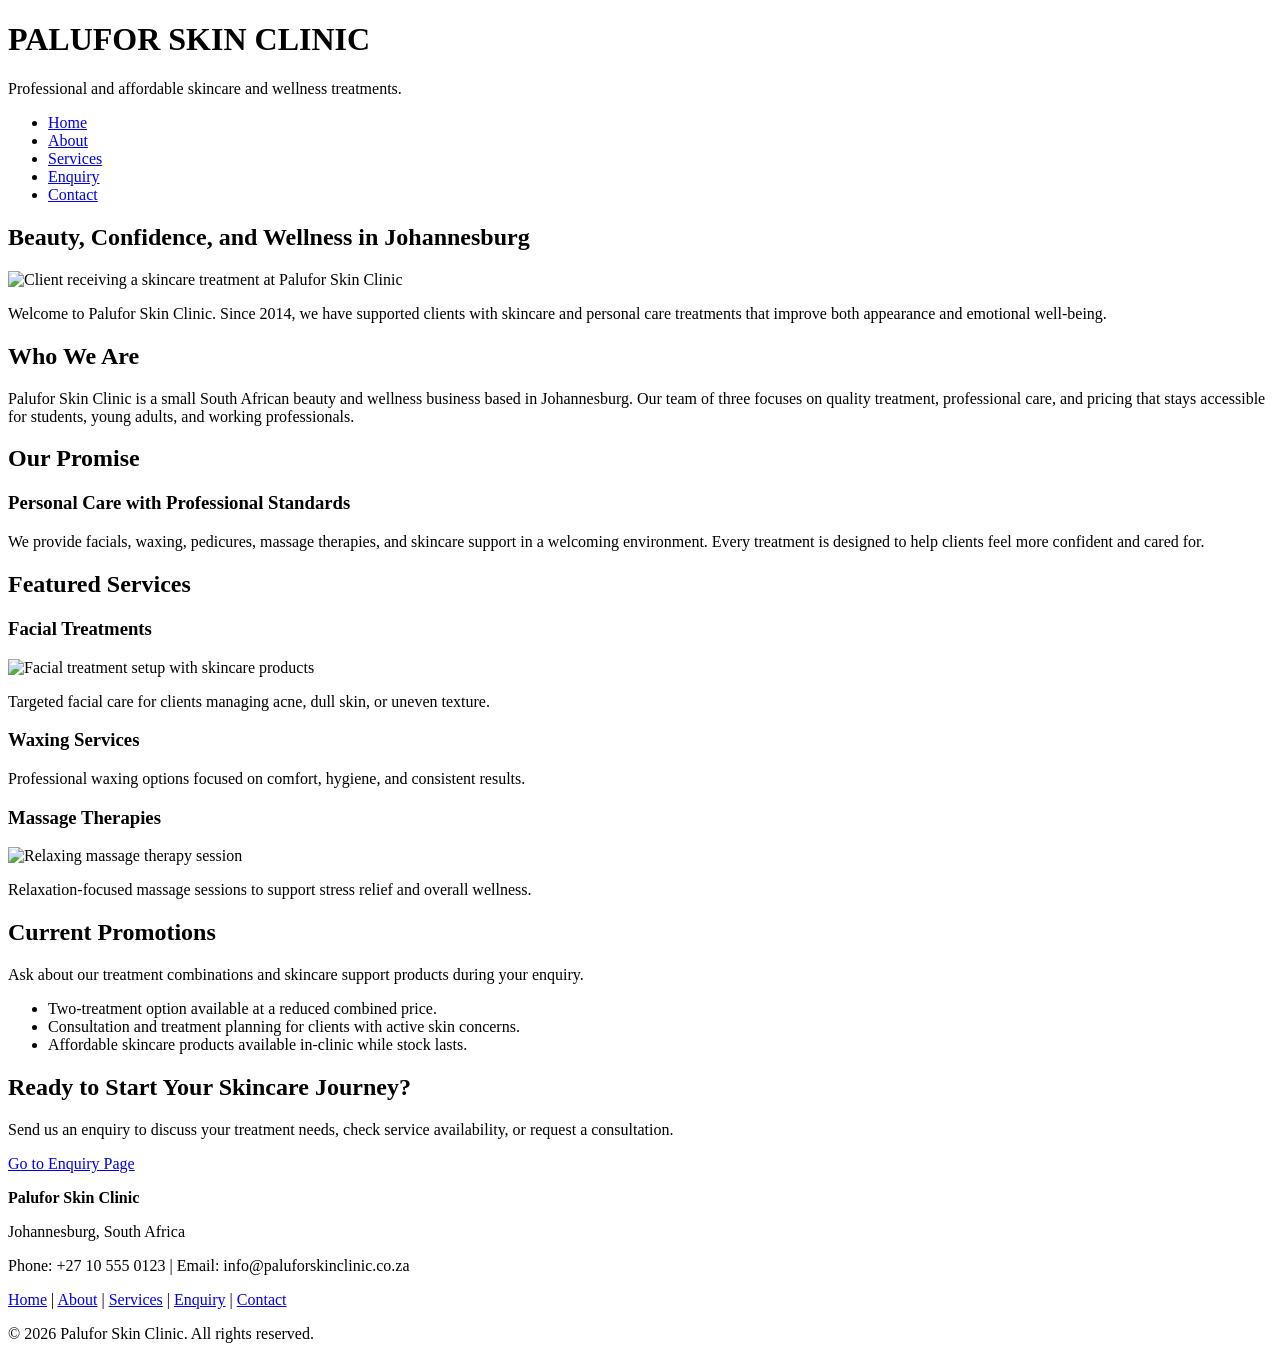
==== index.html @ f5eeb984 "first commit" ====
<!doctype html>
<html lang="en">
  <head>
    <meta charset="UTF-8" />
    <meta name="viewport" content="width=device-width, initial-scale=1.0" />
    <title>Palufor Skin Clinic | Home</title>
    <link rel="stylesheet" href="css/style.css" />
  </head>
  <body>
    <!-- Site header with clinic identity and global navigation -->
    <header>
      <h1>PALUFOR SKIN CLINIC</h1>
      <p>Professional and affordable skincare and wellness treatments.</p>

      <nav aria-label="Main navigation">
        <ul>
          <li><a href="index.html">Home</a></li>
          <li><a href="about.html">About</a></li>
          <li><a href="services.html">Services</a></li>
          <li><a href="enquiry.html">Enquiry</a></li>
          <li><a href="contact.html">Contact</a></li>
        </ul>
      </nav>
    </header>

    <main>
      <!-- Hero section introducing the clinic -->
      <section>
        <h2>Beauty, Confidence, and Wellness in Johannesburg</h2>
        <img src="images/hero.jpg" alt="Client receiving a skincare treatment at Palufor Skin Clinic" />
        <p>
          Welcome to Palufor Skin Clinic. Since 2014, we have supported clients with skincare and personal care
          treatments that improve both appearance and emotional well-being.
        </p>
      </section>

      <!-- Short clinic introduction -->
      <section>
        <h2>Who We Are</h2>
        <p>
          Palufor Skin Clinic is a small South African beauty and wellness business based in Johannesburg. Our team
          of three focuses on quality treatment, professional care, and pricing that stays accessible for students,
          young adults, and working professionals.
        </p>
      </section>

      <!-- Promise and value-focused section -->
      <section>
        <h2>Our Promise</h2>
        <article>
          <h3>Personal Care with Professional Standards</h3>
          <p>
            We provide facials, waxing, pedicures, massage therapies, and skincare support in a welcoming environment.
            Every treatment is designed to help clients feel more confident and cared for.
          </p>
        </article>
      </section>

      <!-- Featured service highlights -->
      <section>
        <h2>Featured Services</h2>
        <article>
          <h3>Facial Treatments</h3>
          <img src="images/facial-treatment.jpg" alt="Facial treatment setup with skincare products" />
          <p>Targeted facial care for clients managing acne, dull skin, or uneven texture.</p>
        </article>

        <article>
          <h3>Waxing Services</h3>
          <p>Professional waxing options focused on comfort, hygiene, and consistent results.</p>
        </article>

        <article>
          <h3>Massage Therapies</h3>
          <img src="images/massage.jpg" alt="Relaxing massage therapy session" />
          <p>Relaxation-focused massage sessions to support stress relief and overall wellness.</p>
        </article>
      </section>

      <!-- Promotions and offers section -->
      <section>
        <h2>Current Promotions</h2>
        <p>Ask about our treatment combinations and skincare support products during your enquiry.</p>
        <ul>
          <li>Two-treatment option available at a reduced combined price.</li>
          <li>Consultation and treatment planning for clients with active skin concerns.</li>
          <li>Affordable skincare products available in-clinic while stock lasts.</li>
        </ul>
      </section>

      <!-- Call-to-action section -->
      <section>
        <h2>Ready to Start Your Skincare Journey?</h2>
        <p>
          Send us an enquiry to discuss your treatment needs, check service availability, or request a consultation.
        </p>
        <p><a href="enquiry.html">Go to Enquiry Page</a></p>
      </section>
    </main>

    <!-- Footer with quick contact details and quick links -->
    <footer>
      <p><strong>Palufor Skin Clinic</strong></p>
      <p>Johannesburg, South Africa</p>
      <p>Phone: +27 10 555 0123 | Email: info@paluforskinclinic.co.za</p>
      <p>
        <a href="index.html">Home</a> |
        <a href="about.html">About</a> |
        <a href="services.html">Services</a> |
        <a href="enquiry.html">Enquiry</a> |
        <a href="contact.html">Contact</a>
      </p>
      <p>&copy; 2026 Palufor Skin Clinic. All rights reserved.</p>
    </footer>

    <script src="js/script.js"></script>
  </body>
</html>
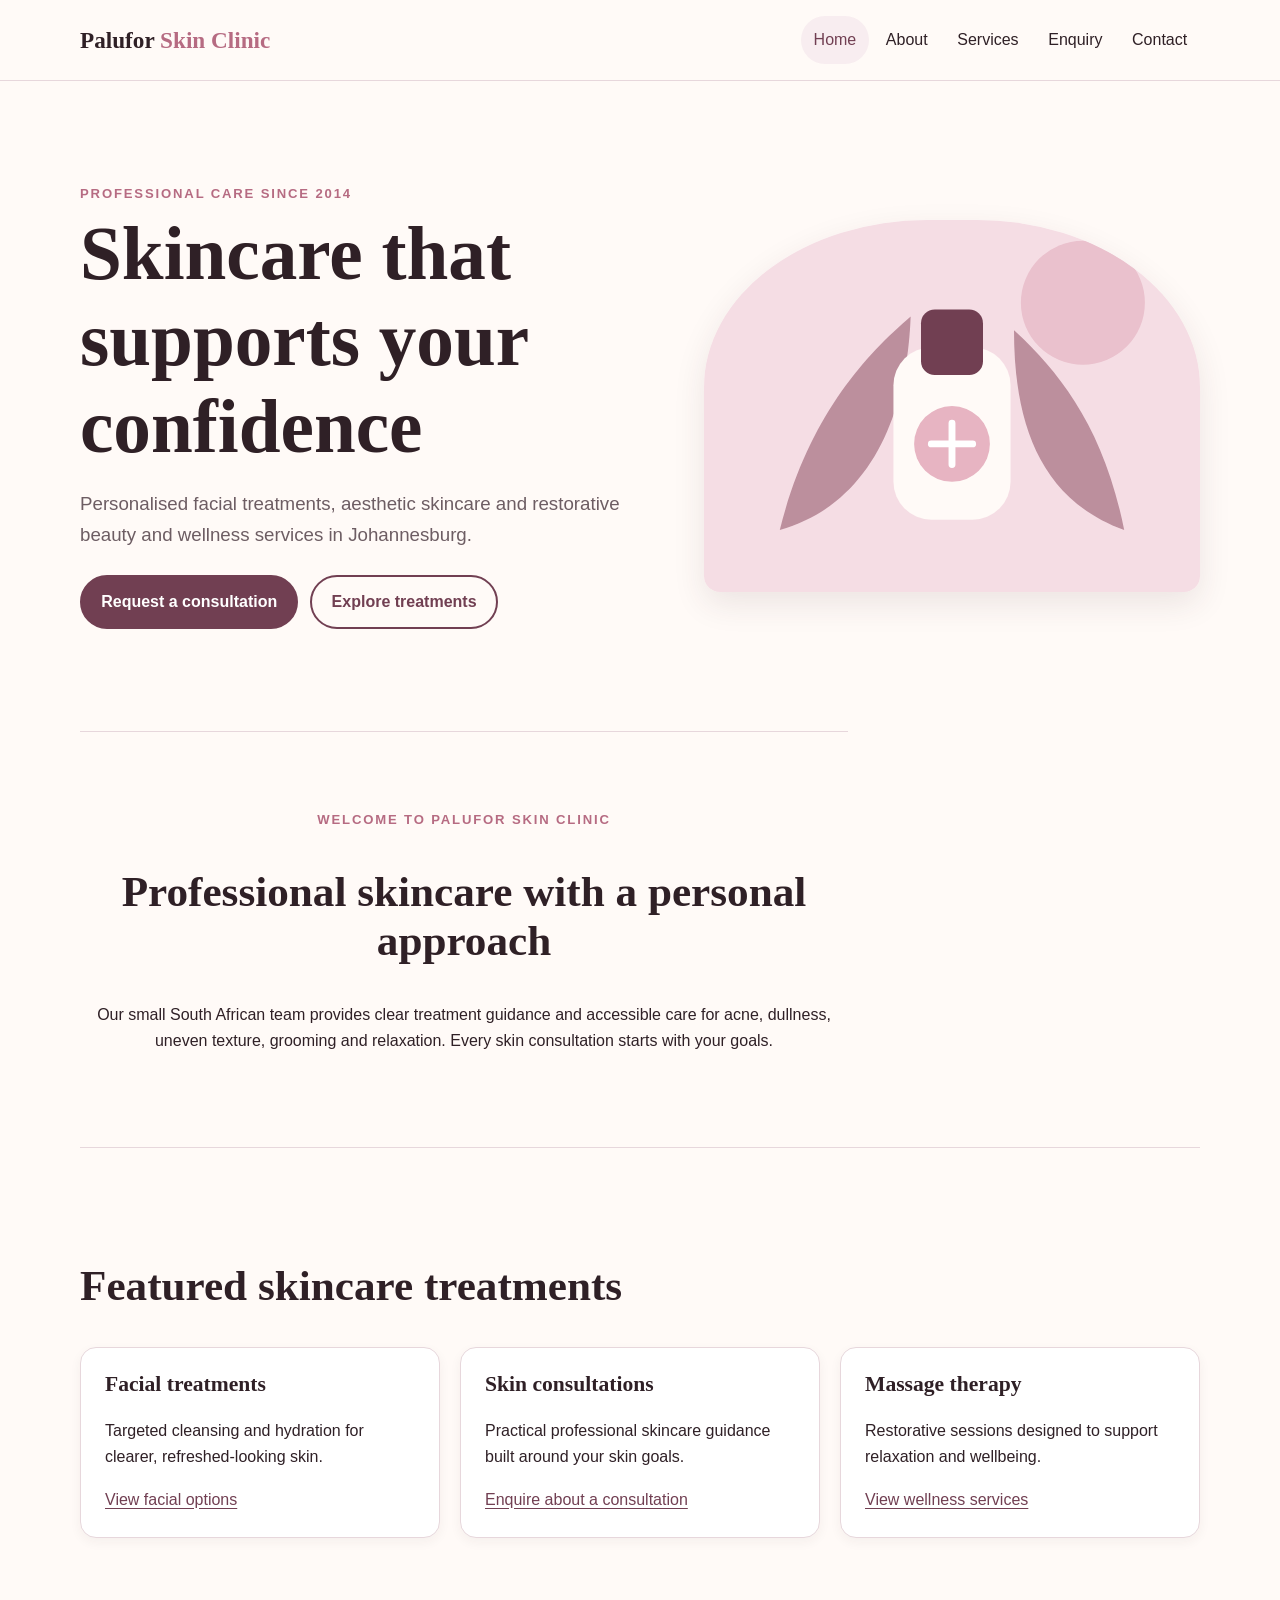
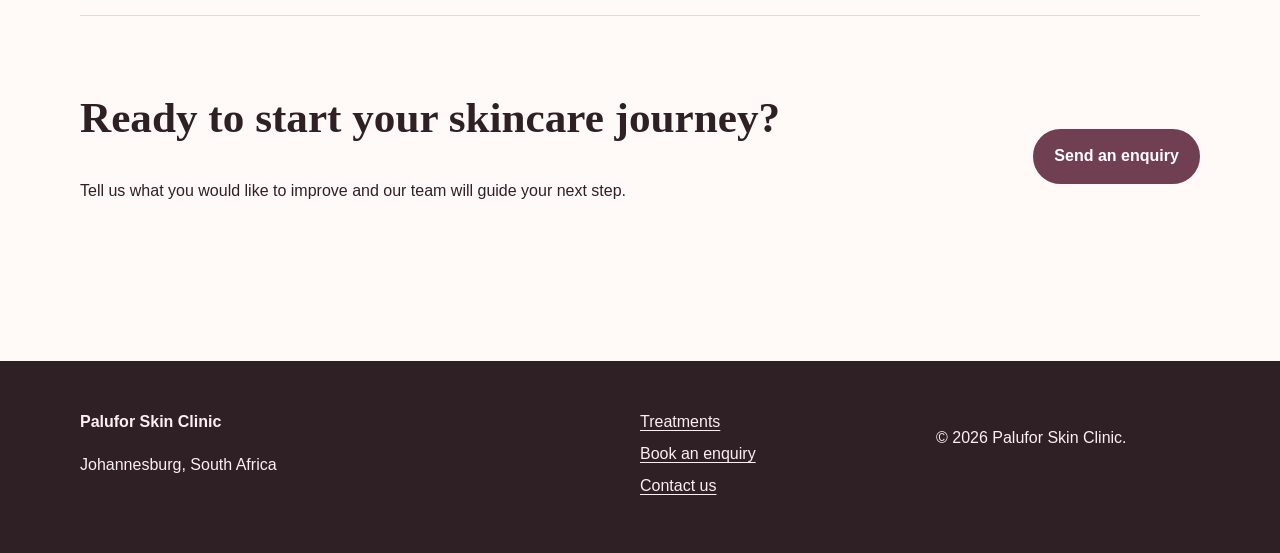
==== commit 5cf82a6a: "Add Part 3 SEO metadata and responsive site structure" ====
--- a/index.html
+++ b/index.html
@@ -1,118 +1,44 @@
 <!doctype html>
-<html lang="en">
-  <head>
-    <meta charset="UTF-8" />
-    <meta name="viewport" content="width=device-width, initial-scale=1.0" />
-    <title>Palufor Skin Clinic | Home</title>
-    <link rel="stylesheet" href="css/style.css" />
-  </head>
-  <body>
-    <!-- Site header with clinic identity and global navigation -->
-    <header>
-      <h1>PALUFOR SKIN CLINIC</h1>
-      <p>Professional and affordable skincare and wellness treatments.</p>
-
-      <nav aria-label="Main navigation">
-        <ul>
-          <li><a href="index.html">Home</a></li>
-          <li><a href="about.html">About</a></li>
-          <li><a href="services.html">Services</a></li>
-          <li><a href="enquiry.html">Enquiry</a></li>
-          <li><a href="contact.html">Contact</a></li>
-        </ul>
-      </nav>
-    </header>
-
-    <main>
-      <!-- Hero section introducing the clinic -->
-      <section>
-        <h2>Beauty, Confidence, and Wellness in Johannesburg</h2>
-        <img src="images/hero.jpg" alt="Client receiving a skincare treatment at Palufor Skin Clinic" />
-        <p>
-          Welcome to Palufor Skin Clinic. Since 2014, we have supported clients with skincare and personal care
-          treatments that improve both appearance and emotional well-being.
-        </p>
-      </section>
-
-      <!-- Short clinic introduction -->
-      <section>
-        <h2>Who We Are</h2>
-        <p>
-          Palufor Skin Clinic is a small South African beauty and wellness business based in Johannesburg. Our team
-          of three focuses on quality treatment, professional care, and pricing that stays accessible for students,
-          young adults, and working professionals.
-        </p>
-      </section>
-
-      <!-- Promise and value-focused section -->
-      <section>
-        <h2>Our Promise</h2>
-        <article>
-          <h3>Personal Care with Professional Standards</h3>
-          <p>
-            We provide facials, waxing, pedicures, massage therapies, and skincare support in a welcoming environment.
-            Every treatment is designed to help clients feel more confident and cared for.
-          </p>
-        </article>
-      </section>
-
-      <!-- Featured service highlights -->
-      <section>
-        <h2>Featured Services</h2>
-        <article>
-          <h3>Facial Treatments</h3>
-          <img src="images/facial-treatment.jpg" alt="Facial treatment setup with skincare products" />
-          <p>Targeted facial care for clients managing acne, dull skin, or uneven texture.</p>
-        </article>
-
-        <article>
-          <h3>Waxing Services</h3>
-          <p>Professional waxing options focused on comfort, hygiene, and consistent results.</p>
-        </article>
-
-        <article>
-          <h3>Massage Therapies</h3>
-          <img src="images/massage.jpg" alt="Relaxing massage therapy session" />
-          <p>Relaxation-focused massage sessions to support stress relief and overall wellness.</p>
-        </article>
-      </section>
-
-      <!-- Promotions and offers section -->
-      <section>
-        <h2>Current Promotions</h2>
-        <p>Ask about our treatment combinations and skincare support products during your enquiry.</p>
-        <ul>
-          <li>Two-treatment option available at a reduced combined price.</li>
-          <li>Consultation and treatment planning for clients with active skin concerns.</li>
-          <li>Affordable skincare products available in-clinic while stock lasts.</li>
-        </ul>
-      </section>
-
-      <!-- Call-to-action section -->
-      <section>
-        <h2>Ready to Start Your Skincare Journey?</h2>
-        <p>
-          Send us an enquiry to discuss your treatment needs, check service availability, or request a consultation.
-        </p>
-        <p><a href="enquiry.html">Go to Enquiry Page</a></p>
-      </section>
-    </main>
-
-    <!-- Footer with quick contact details and quick links -->
-    <footer>
-      <p><strong>Palufor Skin Clinic</strong></p>
-      <p>Johannesburg, South Africa</p>
-      <p>Phone: +27 10 555 0123 | Email: info@paluforskinclinic.co.za</p>
-      <p>
-        <a href="index.html">Home</a> |
-        <a href="about.html">About</a> |
-        <a href="services.html">Services</a> |
-        <a href="enquiry.html">Enquiry</a> |
-        <a href="contact.html">Contact</a>
-      </p>
-      <p>&copy; 2026 Palufor Skin Clinic. All rights reserved.</p>
-    </footer>
-
-    <script src="js/script.js"></script>
-  </body>
+<html lang="en-ZA">
+<head>
+  <meta charset="utf-8">
+  <meta name="viewport" content="width=device-width, initial-scale=1">
+  <meta name="description" content="Palufor Skin Clinic offers professional skincare, facial treatments and beauty and wellness care in Johannesburg.">
+  <meta name="keywords" content="skin clinic, skincare treatments, facial treatments, beauty and wellness, Palufor Skin Clinic, Johannesburg">
+  <meta name="theme-color" content="#713f52">
+  <title>Professional Skincare in Johannesburg | Palufor Skin Clinic</title>
+  <link rel="stylesheet" href="css/style.css">
+  <script src="js/script.js" defer></script>
+</head>
+<body>
+  <a class="skip-link" href="#main-content">Skip to main content</a>
+  <header class="site-header">
+    <div class="header-inner">
+      <a class="brand" href="index.html" aria-label="Palufor Skin Clinic home">Palufor <span>Skin Clinic</span></a>
+      <nav aria-label="Main navigation"><ul>
+        <li><a href="index.html" aria-current="page">Home</a></li><li><a href="about.html">About</a></li>
+        <li><a href="services.html">Services</a></li><li><a href="enquiry.html">Enquiry</a></li><li><a href="contact.html">Contact</a></li>
+      </ul></nav>
+    </div>
+  </header>
+  <main id="main-content">
+    <section class="hero">
+      <div><p class="eyebrow">Professional care since 2014</p><h1>Skincare that supports your confidence</h1>
+        <p>Personalised facial treatments, aesthetic skincare and restorative beauty and wellness services in Johannesburg.</p>
+        <div class="button-row"><a class="button" href="enquiry.html">Request a consultation</a><a class="button button-secondary" href="services.html">Explore treatments</a></div>
+      </div>
+      <img src="images/clinic-care.svg" width="720" height="540" alt="Illustration of professional skincare products and calming leaves" fetchpriority="high">
+    </section>
+    <section class="section intro"><p class="eyebrow">Welcome to Palufor Skin Clinic</p><h2>Professional skincare with a personal approach</h2>
+      <p>Our small South African team provides clear treatment guidance and accessible care for acne, dullness, uneven texture, grooming and relaxation. Every skin consultation starts with your goals.</p>
+    </section>
+    <section class="section"><h2>Featured skincare treatments</h2><div class="card-grid">
+      <article class="card"><h3>Facial treatments</h3><p>Targeted cleansing and hydration for clearer, refreshed-looking skin.</p><a href="services.html#service-browser">View facial options</a></article>
+      <article class="card"><h3>Skin consultations</h3><p>Practical professional skincare guidance built around your skin goals.</p><a href="enquiry.html">Enquire about a consultation</a></article>
+      <article class="card"><h3>Massage therapy</h3><p>Restorative sessions designed to support relaxation and wellbeing.</p><a href="services.html#service-browser">View wellness services</a></article>
+    </div></section>
+    <section class="section callout"><div><h2>Ready to start your skincare journey?</h2><p>Tell us what you would like to improve and our team will guide your next step.</p></div><a class="button" href="enquiry.html">Send an enquiry</a></section>
+  </main>
+  <footer><div class="footer-inner"><div><strong>Palufor Skin Clinic</strong><p>Johannesburg, South Africa</p></div><div><a href="services.html">Treatments</a><a href="enquiry.html">Book an enquiry</a><a href="contact.html">Contact us</a></div><p>&copy; <span data-current-year>2026</span> Palufor Skin Clinic.</p></div></footer>
+</body>
 </html>
--- a/css/style.css
+++ b/css/style.css
@@ -0,0 +1,47 @@
+:root {
+  --ink: #2f2026; --muted: #6d5d63; --plum: #713f52; --rose: #b66b82;
+  --blush: #f8edf0; --cream: #fffaf7; --white: #fff; --line: #e7d7dc;
+  --shadow: 0 0.75rem 2rem rgba(64, 35, 46, 0.1); --radius: 1rem;
+}
+* { box-sizing: border-box; }
+html { scroll-behavior: smooth; }
+body { margin: 0; color: var(--ink); background: var(--cream); font: 1rem/1.65 Arial, Helvetica, sans-serif; }
+img { display: block; max-width: 100%; height: auto; }
+a { color: var(--plum); text-underline-offset: 0.2em; }
+a:hover { color: var(--rose); }
+button, input, select, textarea { font: inherit; }
+button, .button { transition: transform 180ms ease, box-shadow 180ms ease, background 180ms ease; }
+:focus-visible { outline: 3px solid #1d6e8c; outline-offset: 3px; }
+.skip-link { position: fixed; z-index: 10000; top: 0.5rem; left: 0.5rem; padding: 0.6rem 1rem; background: var(--white); transform: translateY(-150%); }
+.skip-link:focus { transform: translateY(0); }
+.site-header { position: sticky; z-index: 1000; top: 0; background: rgba(255,250,247,.96); border-bottom: 1px solid var(--line); backdrop-filter: blur(8px); }
+.header-inner, main, .footer-inner { width: min(1120px, calc(100% - 2rem)); margin-inline: auto; }
+.header-inner { min-height: 5rem; display: flex; align-items: center; justify-content: space-between; gap: 2rem; }
+.brand { color: var(--ink); font: 700 1.45rem Georgia, serif; text-decoration: none; white-space: nowrap; }.brand span { color: var(--rose); }
+nav ul { display: flex; flex-wrap: wrap; gap: .25rem; margin: 0; padding: 0; list-style: none; }
+nav a { display: block; padding: .65rem .8rem; color: var(--ink); text-decoration: none; border-radius: 2rem; }
+nav a:hover, nav a[aria-current="page"] { color: var(--plum); background: var(--blush); }
+main { padding-bottom: 4rem; }
+h1, h2, h3 { font-family: Georgia, 'Times New Roman', serif; line-height: 1.15; } h1 { margin: .35rem 0 1rem; font-size: clamp(2.4rem, 6vw, 4.7rem); } h2 { font-size: clamp(1.8rem, 4vw, 2.7rem); } h3 { font-size: 1.35rem; }
+.eyebrow { margin: 0; color: var(--rose); font-size: .82rem; font-weight: 700; letter-spacing: .14em; text-transform: uppercase; }
+.hero { min-height: 72vh; display: grid; grid-template-columns: 1.05fr .95fr; align-items: center; gap: clamp(2rem, 6vw, 5rem); padding: clamp(3rem, 8vw, 7rem) 0; }
+.hero > div > p:not(.eyebrow), .page-hero > p:not(.eyebrow) { max-width: 45rem; color: var(--muted); font-size: 1.17rem; }.hero img, .split img { border-radius: 45% 45% 1rem 1rem; box-shadow: var(--shadow); }
+.page-hero { max-width: 56rem; padding: clamp(4rem, 10vw, 7rem) 0 3rem; }
+.section { padding: clamp(2.5rem, 6vw, 5rem) 0; border-top: 1px solid var(--line); }.intro { max-width: 48rem; text-align: center; }.intro p { margin-inline: auto; }
+.button-row { display: flex; flex-wrap: wrap; gap: .75rem; margin-top: 1.5rem; }
+.button { display: inline-block; width: fit-content; border: 2px solid var(--plum); border-radius: 2rem; padding: .75rem 1.2rem; color: var(--white); background: var(--plum); font-weight: 700; text-decoration: none; cursor: pointer; }
+.button:hover { color: var(--white); background: #572e3d; box-shadow: 0 .5rem 1rem rgba(64,35,46,.2); transform: translateY(-2px); }.button-secondary { color: var(--plum); background: transparent; }.button-secondary:hover { background: var(--blush); color: var(--plum); }
+.card-grid { display: grid; grid-template-columns: repeat(3, minmax(0, 1fr)); gap: 1.25rem; }.card { padding: 1.5rem; background: var(--white); border: 1px solid var(--line); border-radius: var(--radius); box-shadow: 0 .25rem .75rem rgba(64,35,46,.05); }.card h3 { margin-top: 0; }.service-card { display: flex; flex-direction: column; }.service-card .price { margin-top: auto; color: var(--plum); font-size: 1.15rem; font-weight: 700; }.service-meta { color: var(--muted); font-size: .9rem; }
+.callout { display: flex; align-items: center; justify-content: space-between; gap: 2rem; }.callout h2 { margin-top: 0; }.split, .contact-details { display: grid; grid-template-columns: 1fr 1fr; align-items: center; gap: clamp(2rem, 6vw, 5rem); }
+.service-tools { display: grid; grid-template-columns: 2fr 1fr 1fr; gap: 1rem; margin-bottom: 1rem; }.service-tools label, .field label { display: block; margin-bottom: .3rem; font-weight: 700; }
+input, select, textarea { width: 100%; padding: .75rem; color: var(--ink); background: var(--white); border: 1px solid #a88f98; border-radius: .5rem; } textarea { resize: vertical; }.results-count { color: var(--muted); }
+.accordion { border-top: 1px solid var(--line); }.accordion-item { border-bottom: 1px solid var(--line); }.accordion h3 { margin: 0; }.accordion button { display: flex; width: 100%; justify-content: space-between; padding: 1.2rem 0; border: 0; color: var(--ink); background: transparent; font: inherit; font-weight: 700; text-align: left; cursor: pointer; }.accordion-panel { padding: 0 0 1.2rem; }
+.gallery { display: grid; grid-template-columns: repeat(3, 1fr); gap: 1rem; }.gallery button { padding: 0; overflow: hidden; background: var(--white); border: 0; border-radius: var(--radius); cursor: zoom-in; }.gallery img { aspect-ratio: 4/3; object-fit: cover; transition: transform 250ms ease; }.gallery button:hover img { transform: scale(1.04); }
+.modal, .lightbox { position: fixed; z-index: 5000; inset: 0; display: grid; place-items: center; padding: 1rem; background: rgba(32,20,25,.8); }.modal[hidden], .lightbox[hidden] { display: none; }.modal-content { position: relative; width: min(34rem, 100%); padding: 2rem; background: var(--cream); border-radius: var(--radius); box-shadow: var(--shadow); }.icon-button { border: 0; color: var(--ink); background: var(--white); font-size: 2rem; line-height: 1; cursor: pointer; }.modal-content > .icon-button { position: absolute; top: 1rem; right: 1rem; }.lightbox .icon-button { position: fixed; top: 1rem; right: 1rem; border-radius: 50%; width: 3rem; height: 3rem; }.lightbox img { max-height: 85vh; border-radius: .5rem; }
+.form-section { display: grid; grid-template-columns: minmax(0, 2fr) minmax(16rem, 1fr); align-items: start; gap: clamp(2rem, 6vw, 5rem); }.form-grid { display: grid; grid-template-columns: 1fr 1fr; gap: 1rem; }.field { margin-bottom: 1rem; }.field-hint { display: block; color: var(--muted); font-size: .82rem; }.error { display: block; min-height: 1.35em; color: #a31e35; font-size: .85rem; }.field [aria-invalid="true"] { border-color: #a31e35; box-shadow: 0 0 0 2px rgba(163,30,53,.12); }.form-aside { padding: 1.5rem; background: var(--blush); border-radius: var(--radius); }.form-response { margin-top: 1rem; padding: 1rem; background: #e7f4ea; border-left: 4px solid #377946; border-radius: .25rem; }.form-response a { font-weight: 700; }
+#clinic-map { width: 100%; height: 25rem; background: var(--blush); border: 1px solid var(--line); border-radius: var(--radius); z-index: 1; } address { font-style: normal; }
+footer { padding: 3rem 0; color: #fceff3; background: var(--ink); }.footer-inner { display: grid; grid-template-columns: 2fr 1fr 1fr; gap: 2rem; }.footer-inner a { display: block; color: #fceff3; margin-bottom: .35rem; }
+.reveal { opacity: 0; transform: translateY(1rem); }.reveal.visible { opacity: 1; transform: none; transition: opacity 500ms ease, transform 500ms ease; }
+@media (max-width: 760px) { .header-inner { align-items: flex-start; flex-direction: column; gap: .5rem; padding: .8rem 0; }.site-header { position: static; } nav ul { gap: 0; } nav a { padding: .45rem .55rem; }.hero, .split, .contact-details, .form-section { grid-template-columns: 1fr; }.hero { min-height: auto; }.card-grid { grid-template-columns: 1fr 1fr; }.service-tools { grid-template-columns: 1fr; }.footer-inner { grid-template-columns: 1fr; }.form-aside { order: -1; } }
+@media (max-width: 480px) { .card-grid, .gallery, .form-grid { grid-template-columns: 1fr; }.callout { align-items: flex-start; flex-direction: column; } h1 { font-size: 2.45rem; } }
+@media (prefers-reduced-motion: reduce) { html { scroll-behavior: auto; } *, *::before, *::after { scroll-behavior: auto !important; transition: none !important; animation: none !important; }.reveal { opacity: 1; transform: none; } }
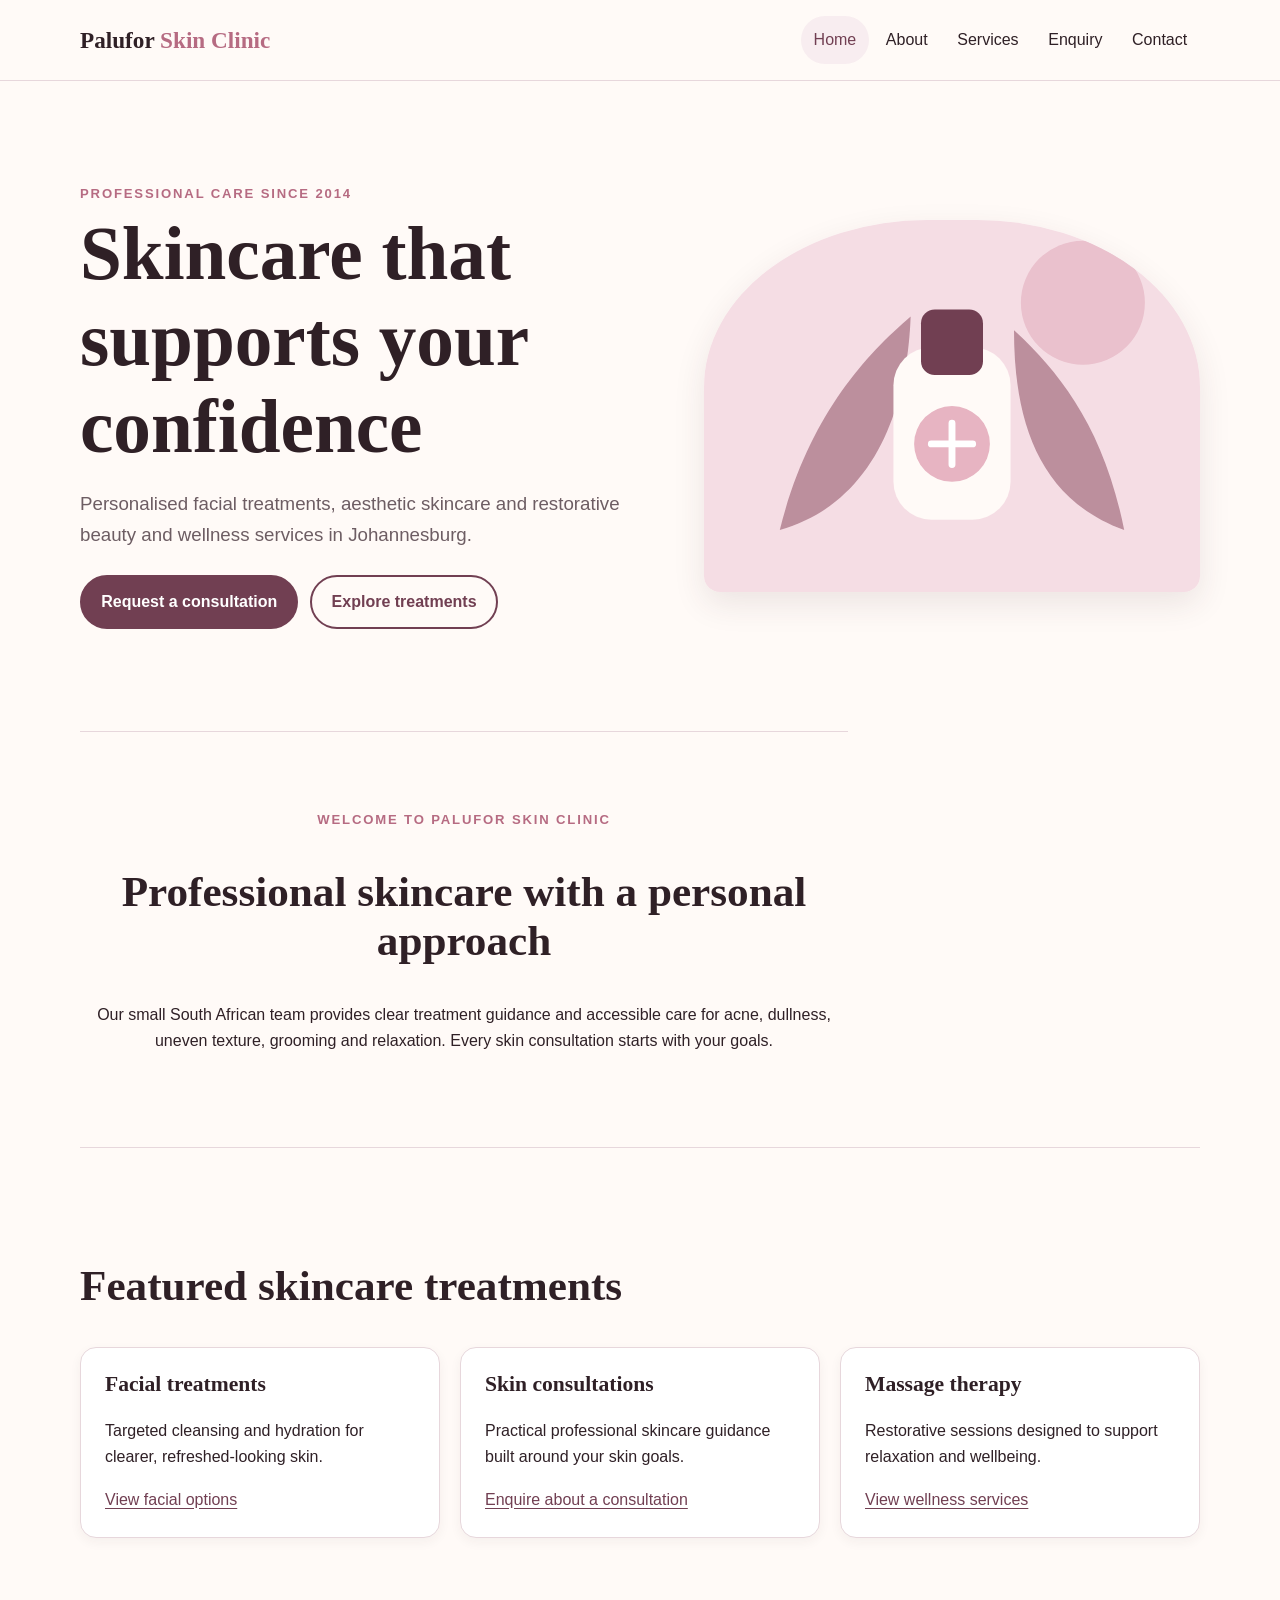
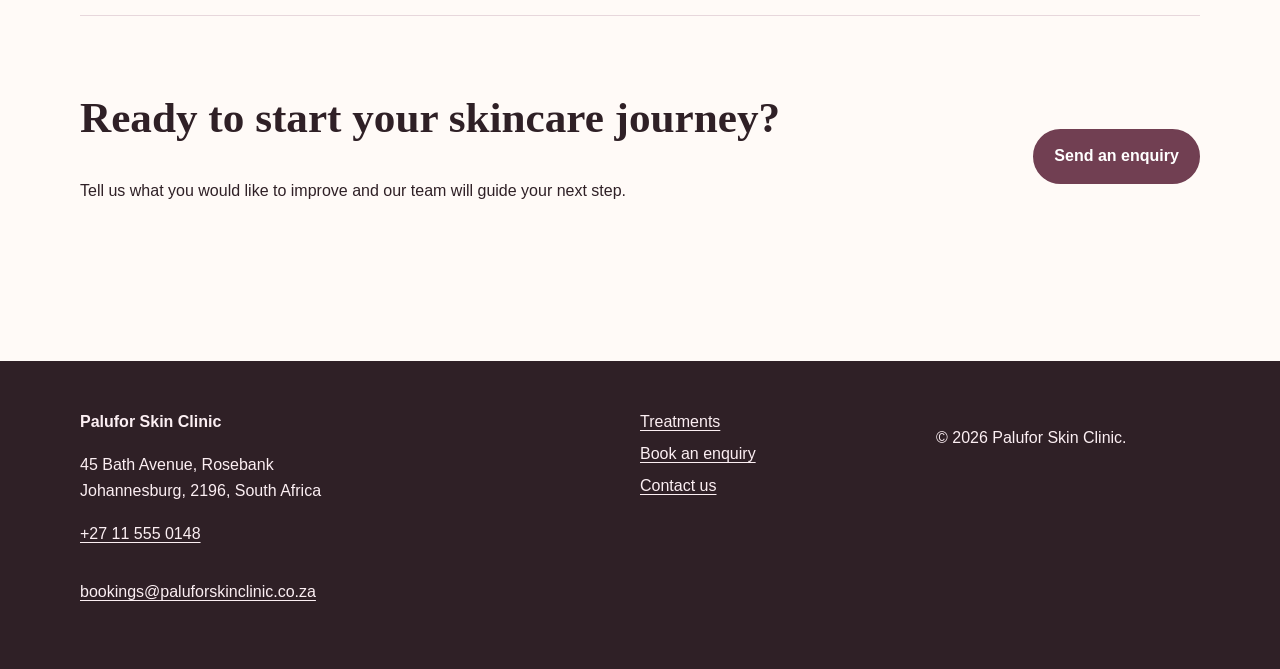
==== commit fb3adfb6: "Standardize South African clinic contact details" ====
--- a/index.html
+++ b/index.html
@@ -39,6 +39,6 @@
     </div></section>
     <section class="section callout"><div><h2>Ready to start your skincare journey?</h2><p>Tell us what you would like to improve and our team will guide your next step.</p></div><a class="button" href="enquiry.html">Send an enquiry</a></section>
   </main>
-  <footer><div class="footer-inner"><div><strong>Palufor Skin Clinic</strong><p>Johannesburg, South Africa</p></div><div><a href="services.html">Treatments</a><a href="enquiry.html">Book an enquiry</a><a href="contact.html">Contact us</a></div><p>&copy; <span data-current-year>2026</span> Palufor Skin Clinic.</p></div></footer>
+  <footer><div class="footer-inner"><div><strong>Palufor Skin Clinic</strong><p>45 Bath Avenue, Rosebank<br>Johannesburg, 2196, South Africa</p><p><a href="tel:+27115550148">+27 11 555 0148</a><br><a href="mailto:bookings@paluforskinclinic.co.za">bookings@paluforskinclinic.co.za</a></p></div><div><a href="services.html">Treatments</a><a href="enquiry.html">Book an enquiry</a><a href="contact.html">Contact us</a></div><p>&copy; <span data-current-year>2026</span> Palufor Skin Clinic.</p></div></footer>
 </body>
 </html>
--- a/css/style.css
+++ b/css/style.css
@@ -39,7 +39,7 @@
 .gallery { display: grid; grid-template-columns: repeat(3, 1fr); gap: 1rem; }.gallery button { padding: 0; overflow: hidden; background: var(--white); border: 0; border-radius: var(--radius); cursor: zoom-in; }.gallery img { aspect-ratio: 4/3; object-fit: cover; transition: transform 250ms ease; }.gallery button:hover img { transform: scale(1.04); }
 .modal, .lightbox { position: fixed; z-index: 5000; inset: 0; display: grid; place-items: center; padding: 1rem; background: rgba(32,20,25,.8); }.modal[hidden], .lightbox[hidden] { display: none; }.modal-content { position: relative; width: min(34rem, 100%); padding: 2rem; background: var(--cream); border-radius: var(--radius); box-shadow: var(--shadow); }.icon-button { border: 0; color: var(--ink); background: var(--white); font-size: 2rem; line-height: 1; cursor: pointer; }.modal-content > .icon-button { position: absolute; top: 1rem; right: 1rem; }.lightbox .icon-button { position: fixed; top: 1rem; right: 1rem; border-radius: 50%; width: 3rem; height: 3rem; }.lightbox img { max-height: 85vh; border-radius: .5rem; }
 .form-section { display: grid; grid-template-columns: minmax(0, 2fr) minmax(16rem, 1fr); align-items: start; gap: clamp(2rem, 6vw, 5rem); }.form-grid { display: grid; grid-template-columns: 1fr 1fr; gap: 1rem; }.field { margin-bottom: 1rem; }.field-hint { display: block; color: var(--muted); font-size: .82rem; }.error { display: block; min-height: 1.35em; color: #a31e35; font-size: .85rem; }.field [aria-invalid="true"] { border-color: #a31e35; box-shadow: 0 0 0 2px rgba(163,30,53,.12); }.form-aside { padding: 1.5rem; background: var(--blush); border-radius: var(--radius); }.form-response { margin-top: 1rem; padding: 1rem; background: #e7f4ea; border-left: 4px solid #377946; border-radius: .25rem; }.form-response a { font-weight: 700; }
-#clinic-map { width: 100%; height: 25rem; background: var(--blush); border: 1px solid var(--line); border-radius: var(--radius); z-index: 1; } address { font-style: normal; }
+.map-frame { width: 100%; height: 25rem; overflow: hidden; background: var(--blush); border: 1px solid var(--line); border-radius: var(--radius); }.map-frame iframe { display: block; width: 100%; height: 100%; } address { font-style: normal; }
 footer { padding: 3rem 0; color: #fceff3; background: var(--ink); }.footer-inner { display: grid; grid-template-columns: 2fr 1fr 1fr; gap: 2rem; }.footer-inner a { display: block; color: #fceff3; margin-bottom: .35rem; }
 .reveal { opacity: 0; transform: translateY(1rem); }.reveal.visible { opacity: 1; transform: none; transition: opacity 500ms ease, transform 500ms ease; }
 @media (max-width: 760px) { .header-inner { align-items: flex-start; flex-direction: column; gap: .5rem; padding: .8rem 0; }.site-header { position: static; } nav ul { gap: 0; } nav a { padding: .45rem .55rem; }.hero, .split, .contact-details, .form-section { grid-template-columns: 1fr; }.hero { min-height: auto; }.card-grid { grid-template-columns: 1fr 1fr; }.service-tools { grid-template-columns: 1fr; }.footer-inner { grid-template-columns: 1fr; }.form-aside { order: -1; } }
